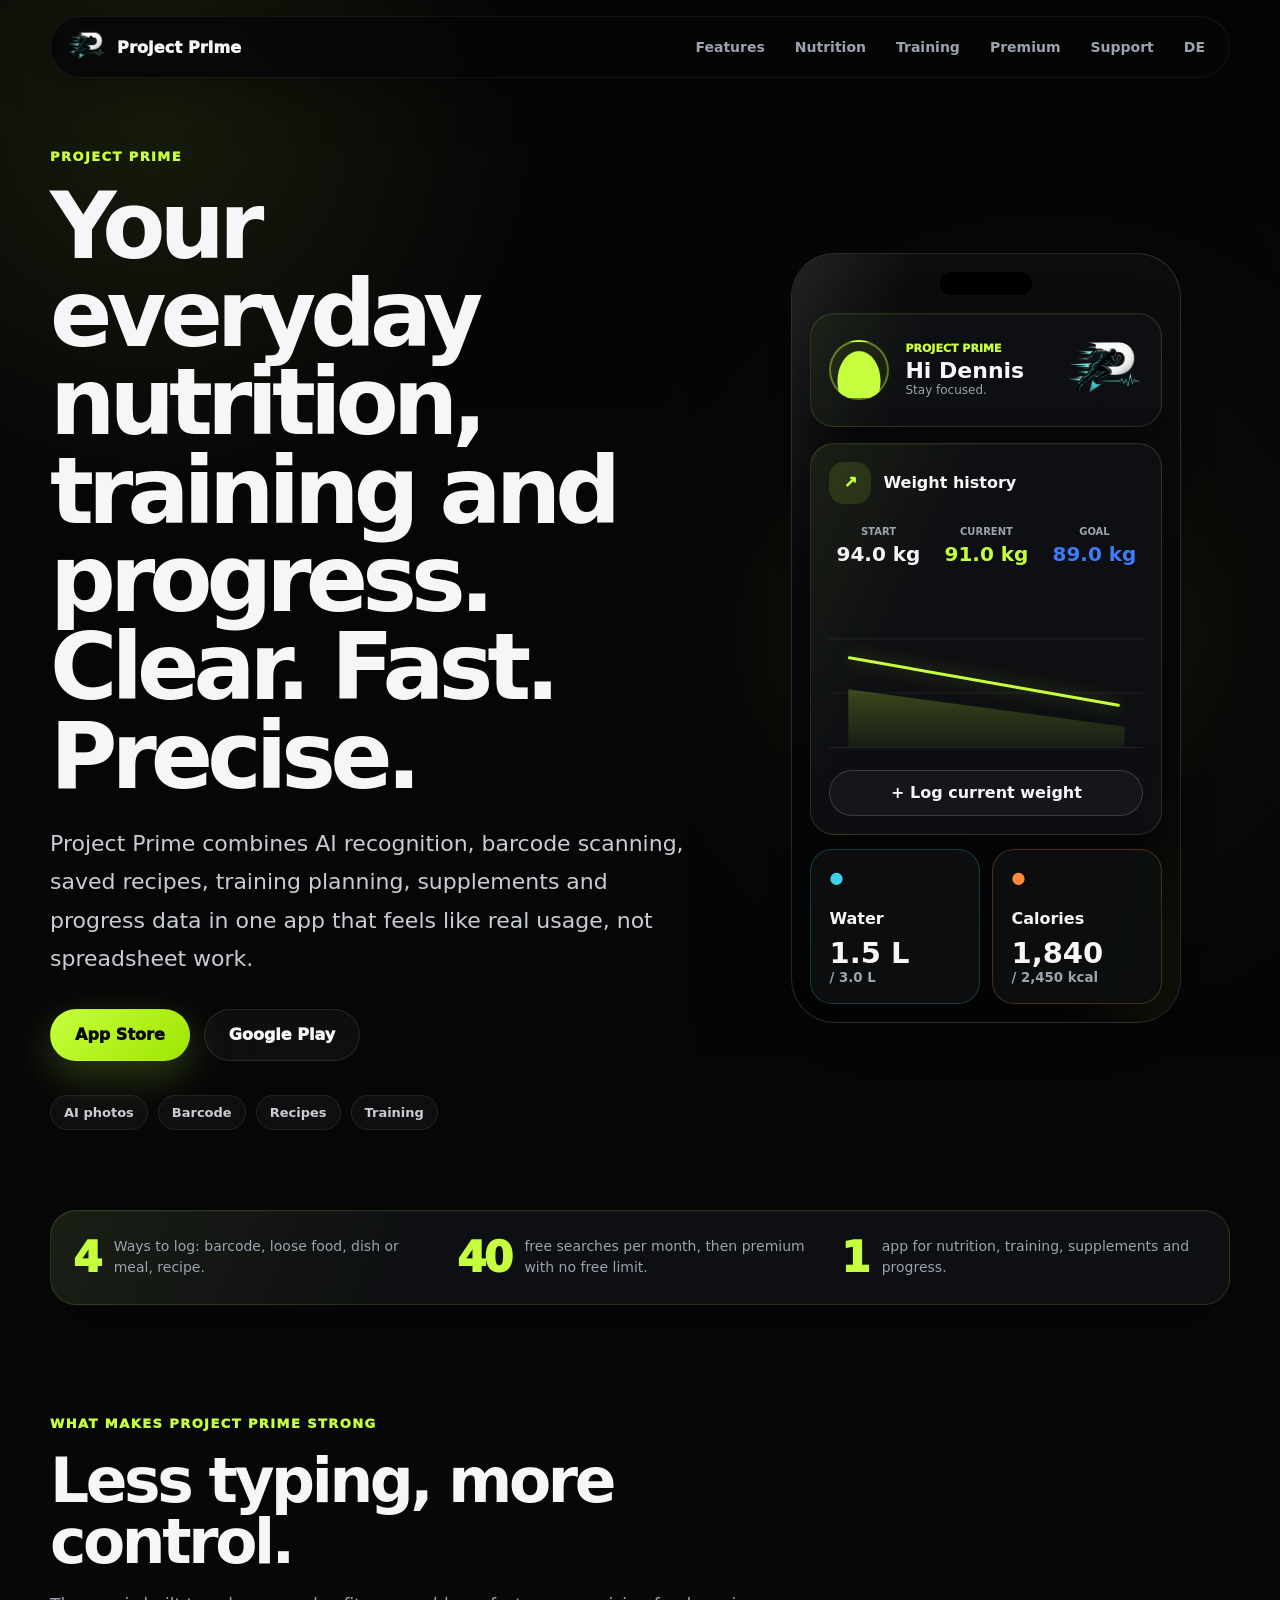
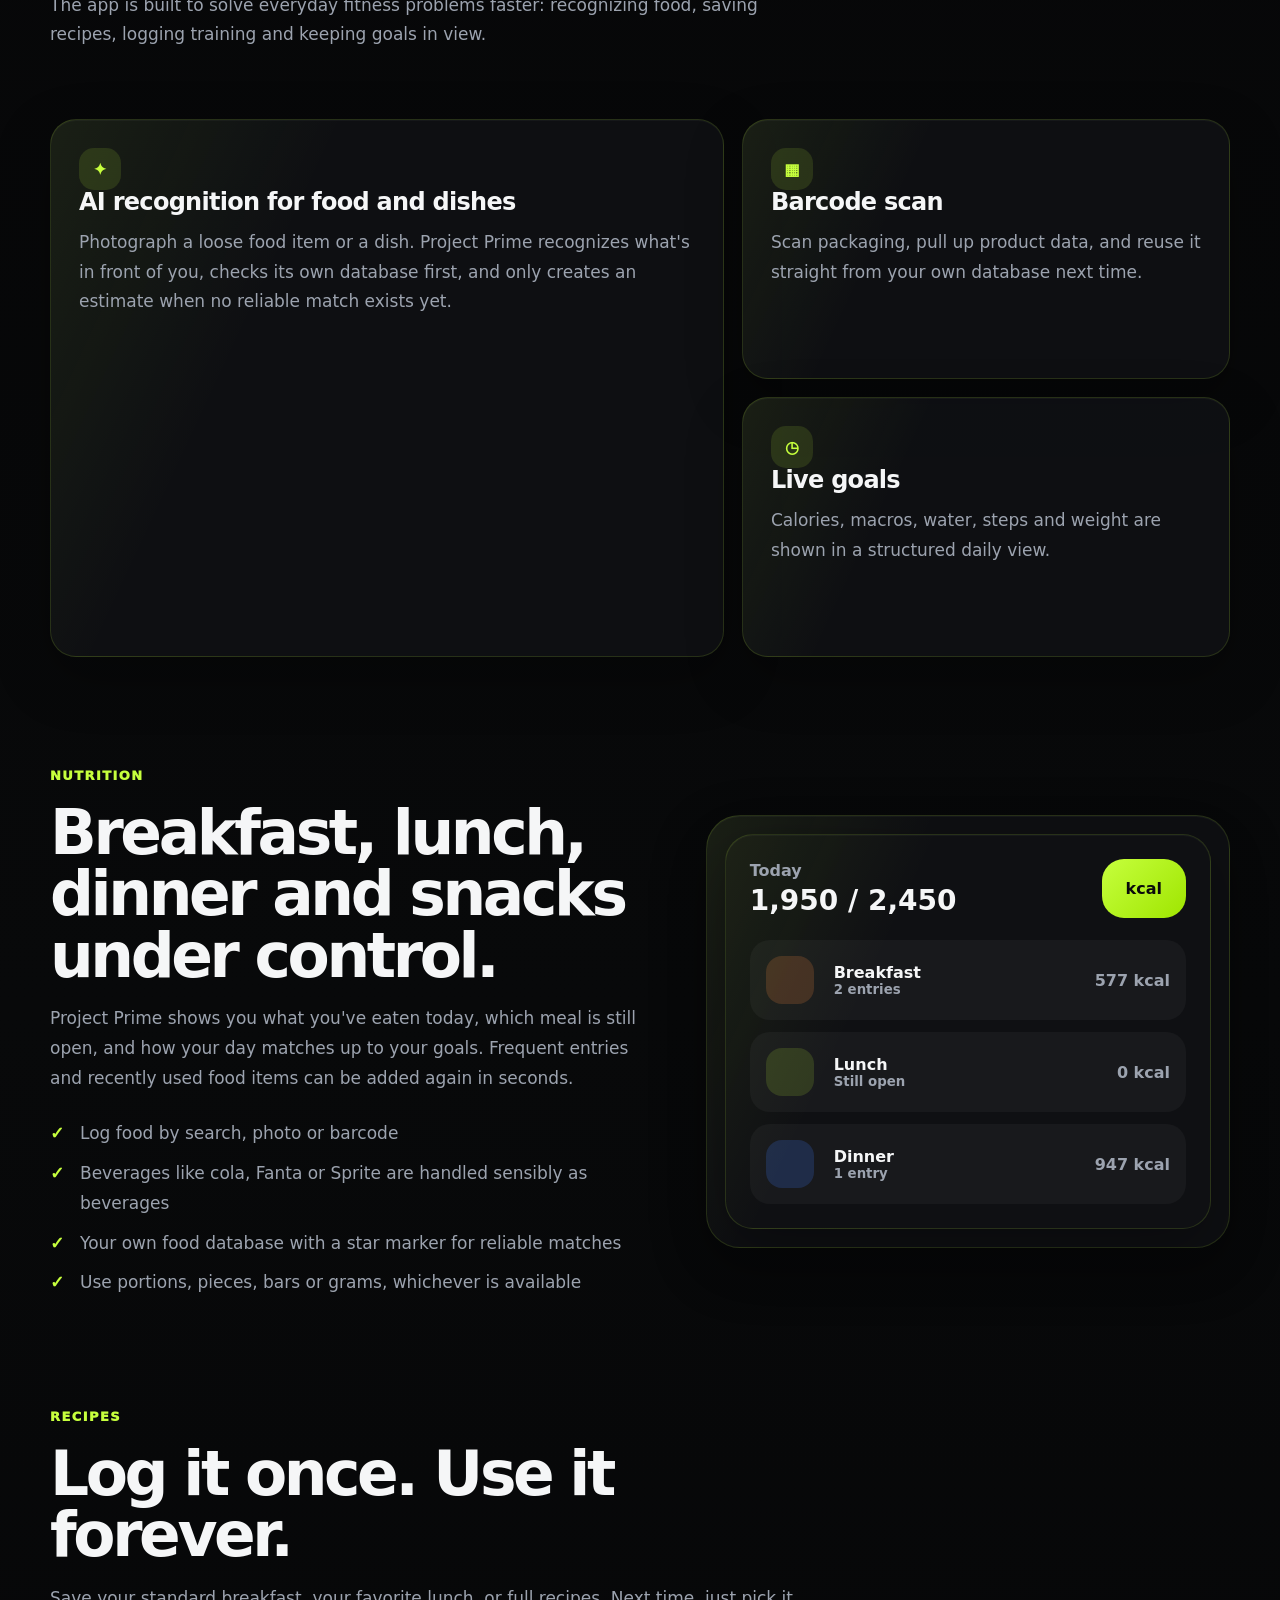
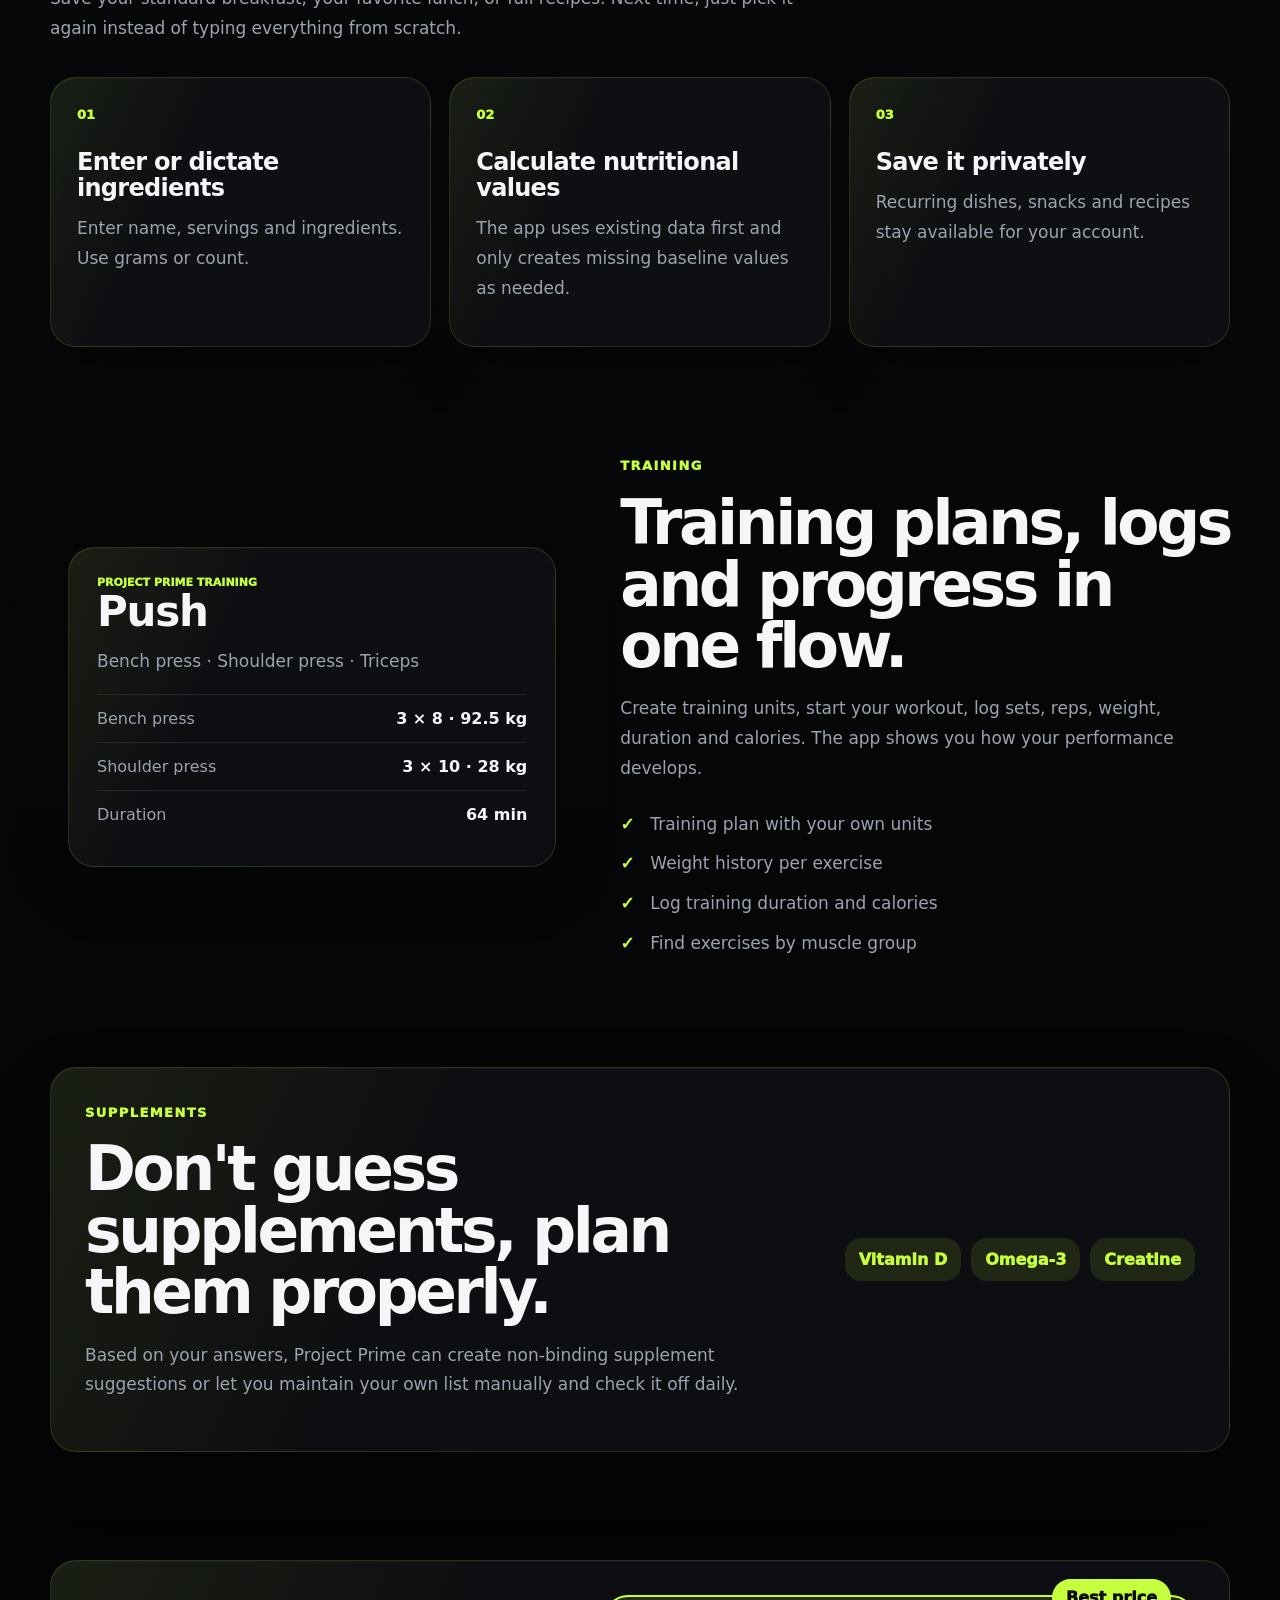
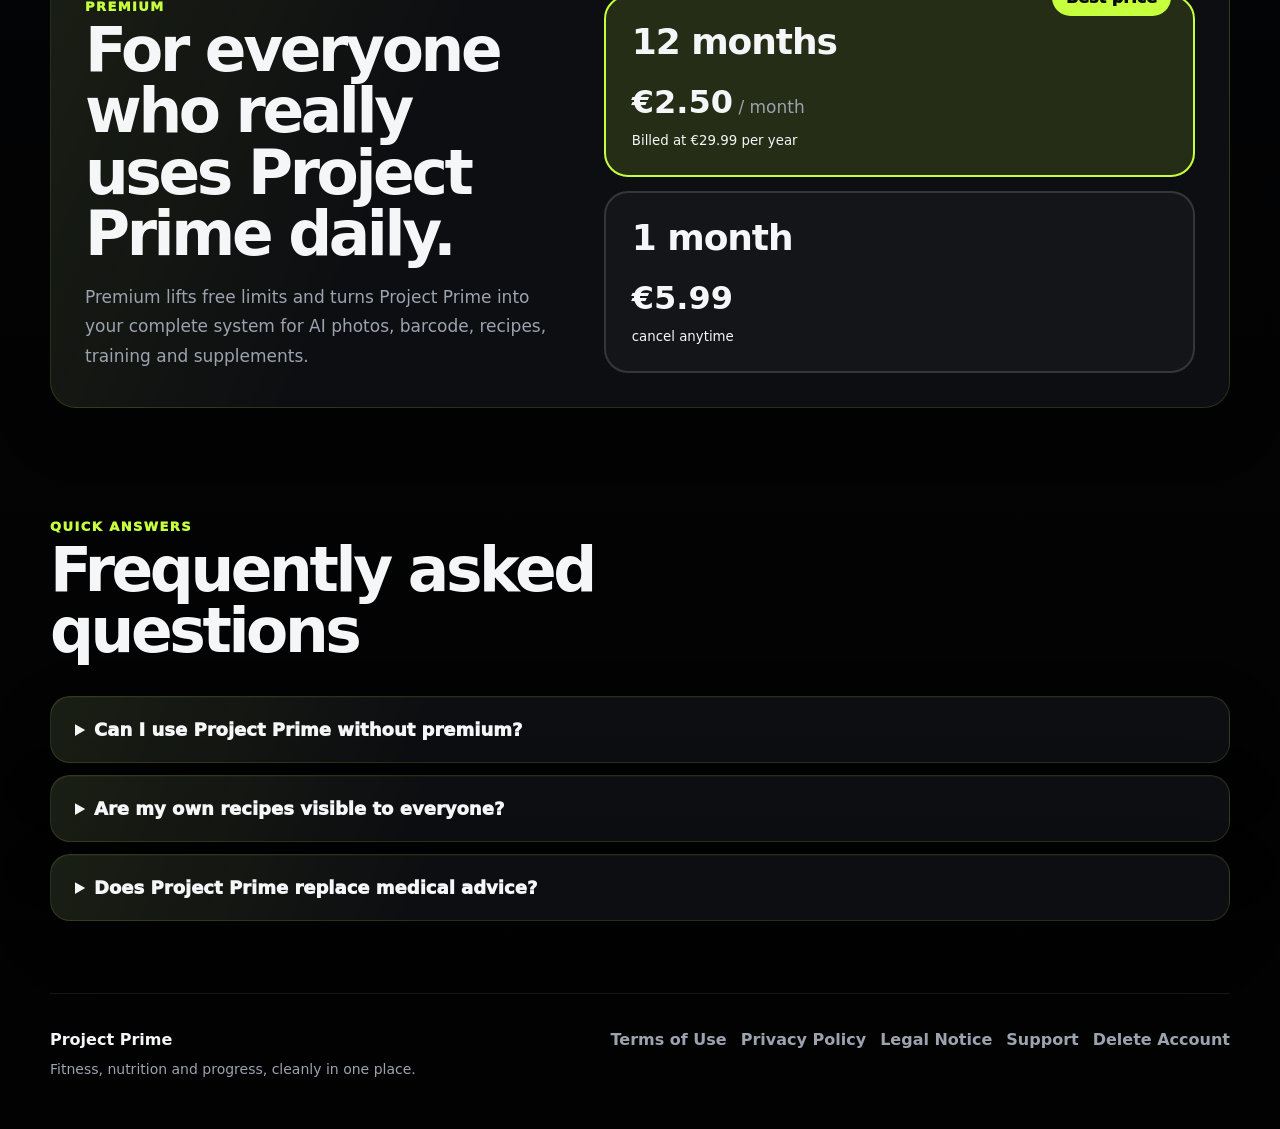
==== index.html @ b5b17c7e "Add English site + language switching - New /en/ folder: full English translation of all 6 pages - D" ====
<!DOCTYPE html>
<html lang="de">
<head>
  <meta charset="UTF-8">
  <script>
  (function () {
    try {
      var MAP = {
        "index.html": "index.html",
        "datenschutz.html": "privacy.html",
        "nutzungsbedingungen.html": "terms.html",
        "impressum.html": "imprint.html",
        "konto-loeschen.html": "delete-account.html",
        "support.html": "support.html"
      };
      var REV = {};
      for (var k in MAP) { REV[MAP[k]] = k; }
      var path = location.pathname;
      var inEn = path.indexOf("/en/") !== -1;
      var file = path.split("/").pop() || "index.html";
      var chosen = null;
      try { chosen = localStorage.getItem("pp_lang"); } catch (e) {}
      var wantEn = chosen ? chosen === "en" : (navigator.language || "de").toLowerCase().indexOf("de") !== 0;
      if (wantEn && !inEn) {
        location.replace("en/" + (MAP[file] || "index.html") + location.search + location.hash);
      } else if (!wantEn && inEn) {
        location.replace("../" + (REV[file] || "index.html") + location.search + location.hash);
      }
    } catch (e) {}
  })();
  </script>
  <meta name="viewport" content="width=device-width, initial-scale=1.0">
  <meta name="description" content="Project Prime ist die moderne Fitness-App für KI-Ernährung, Barcode-Scan, Rezepte, Training, Supplements und Fortschritt.">
  <meta name="theme-color" content="#060607">
  <title>Project Prime | Ernährung, Training und Fortschritt in einer App</title>
  <link rel="alternate" hreflang="de" href="https://REPLACE-WITH-YOUR-DOMAIN/index.html">
  <link rel="alternate" hreflang="en" href="https://REPLACE-WITH-YOUR-DOMAIN/en/index.html">
  <link rel="alternate" hreflang="x-default" href="https://REPLACE-WITH-YOUR-DOMAIN/index.html">
  <link rel="preload" href="assets/project-prime-logo.png" as="image">
  <link rel="preload" href="assets/project-prime-app-icon.png" as="image">
  <link rel="stylesheet" href="styles.css">
</head>
<body>
  <header class="site-header">
    <a class="brand" href="index.html" aria-label="Project Prime Startseite">
      <img src="assets/project-prime-logo.png" alt="" class="brand__mark">
      <span>Project Prime</span>
    </a>
    <nav class="site-nav" aria-label="Hauptnavigation">
      <a href="#features">Features</a>
      <a href="#nutrition">Ernährung</a>
      <a href="#training">Training</a>
      <a href="#premium">Premium</a>
      <a href="support.html">Support</a>
      <a href="en/index.html" onclick="try{localStorage.setItem('pp_lang','en')}catch(e){}">EN</a>
    </nav>
  </header>

  <main>
    <section class="hero section">
      <div class="hero__content">
        <p class="eyebrow">Project Prime</p>
        <h1>Dein Alltag für Ernährung, Training und Fortschritt. Klar. Schnell. Präzise.</h1>
        <p class="hero__text">
          Project Prime verbindet KI-Erkennung, Barcode-Scan, gespeicherte Rezepte,
          Trainingsplanung, Supplements und Fortschrittsdaten in einer App, die sich
          nach echter Nutzung anfühlt, nicht nach Tabellenarbeit.
        </p>
        <div class="hero__actions" id="download">
          <a class="button button--primary" href="https://apps.apple.com/de/search?term=Project%20Prime" aria-label="Project Prime im App Store suchen">App Store</a>
          <a class="button button--ghost" href="https://play.google.com/store/apps/details?id=de.dennisvollmer.projectprime" aria-label="Project Prime bei Google Play öffnen">Google Play</a>
        </div>
        <div class="trust-row" aria-label="Project Prime Vorteile">
          <span>KI-Fotos</span>
          <span>Barcode</span>
          <span>Rezepte</span>
          <span>Training</span>
        </div>
      </div>

      <div class="phone-stage" aria-hidden="true">
        <div class="phone">
          <div class="phone__status"></div>
          <div class="app-card app-card--hero">
            <div class="avatar"></div>
            <div>
              <span class="mini-title">Project Prime</span>
              <strong>Hallo Dennis</strong>
              <p>Bleib fokussiert.</p>
            </div>
            <img src="assets/project-prime-logo.png" alt="" class="phone-logo">
          </div>
          <div class="app-card weight-card">
            <div class="card-title">
              <span class="icon-pill">↗</span>
              <strong>Gewichtsverlauf</strong>
            </div>
            <div class="stats-row">
              <div><span>Start</span><strong>94.0 kg</strong></div>
              <div><span>Aktuell</span><strong>91.0 kg</strong></div>
              <div><span>Ziel</span><strong>89.0 kg</strong></div>
            </div>
            <div class="chart">
              <span class="chart-line"></span>
              <span class="chart-fill"></span>
            </div>
            <button class="mock-button">+ Aktuelles Gewicht eintragen</button>
          </div>
          <div class="quick-grid">
            <div class="mini-card">
              <span class="drop">●</span>
              <strong>Wasser</strong>
              <b>1.5 L</b>
              <small>/ 3.0 L</small>
            </div>
            <div class="mini-card mini-card--orange">
              <span class="drop">●</span>
              <strong>Kalorien</strong>
              <b>1.840</b>
              <small>/ 2.450 kcal</small>
            </div>
          </div>
        </div>
      </div>
    </section>

    <section class="section intro-strip">
      <div>
        <span class="metric">4</span>
        <p>Wege zum Erfassen: Barcode, loses Lebensmittel, Gericht oder Speise, Rezept.</p>
      </div>
      <div>
        <span class="metric">40</span>
        <p>freie Suchanfragen pro Monat, danach Premium ohne Free-Limit.</p>
      </div>
      <div>
        <span class="metric">1</span>
        <p>App für Ernährung, Training, Supplements und Fortschritt.</p>
      </div>
    </section>

    <section class="section feature-grid" id="features">
      <div class="section-heading">
        <p class="eyebrow">Was Project Prime stark macht</p>
        <h2>Weniger Tippen, mehr Kontrolle.</h2>
        <p>
          Die App ist darauf ausgelegt, typische Fitness-Alltagsprobleme schneller zu lösen:
          Lebensmittel erkennen, Rezepte speichern, Training dokumentieren und Ziele im Blick behalten.
        </p>
      </div>

      <article class="feature-card feature-card--large">
        <span class="feature-icon">✦</span>
        <h3>KI-Erkennung für Lebensmittel und Gerichte</h3>
        <p>
          Fotografiere ein loses Lebensmittel oder ein Gericht. Project Prime erkennt,
          was vor dir liegt, nutzt zuerst die eigene Datenbank und erstellt nur dann eine
          Schätzung, wenn noch kein sicherer Treffer vorhanden ist.
        </p>
      </article>
      <article class="feature-card">
        <span class="feature-icon">▦</span>
        <h3>Barcode-Scan</h3>
        <p>
          Verpackungen scannen, Produktdaten abrufen und beim nächsten Mal direkt aus
          der eigenen Datenbank nutzen.
        </p>
      </article>
      <article class="feature-card">
        <span class="feature-icon">◷</span>
        <h3>Live-Ziele</h3>
        <p>
          Kalorien, Makros, Wasser, Schritte und Gewicht werden strukturiert auf Tagesbasis angezeigt.
        </p>
      </article>
    </section>

    <section class="section split" id="nutrition">
      <div>
        <p class="eyebrow">Ernährung</p>
        <h2>Frühstück, Mittagessen, Abendessen und Snacks im Griff.</h2>
        <p>
          Project Prime zeigt dir, was du heute gegessen hast, welche Mahlzeit noch offen ist
          und wie dein Tag zu deinen Zielen passt. Häufige Einträge und zuletzt genutzte
          Lebensmittel lassen sich schnell erneut hinzufügen.
        </p>
        <ul class="check-list">
          <li>Lebensmittel per Suche, Foto oder Barcode erfassen</li>
          <li>Getränke wie Cola, Fanta oder Sprite sinnvoll als Getränke behandeln</li>
          <li>Eigene Lebensmittel-Datenbank mit Stern-Markierung für sichere Treffer</li>
          <li>Portionen, Stück, Riegel oder Gramm nutzen, wenn vorhanden</li>
        </ul>
      </div>
      <div class="visual-card">
        <div class="nutrition-panel">
          <div class="panel-head">
            <div>
              <span>Heute</span>
              <strong>1.950 / 2.450</strong>
            </div>
            <b>kcal</b>
          </div>
          <div class="meal-row">
            <span class="meal-icon meal-icon--sun"></span>
            <div><strong>Frühstück</strong><small>2 Einträge</small></div>
            <em>577 kcal</em>
          </div>
          <div class="meal-row">
            <span class="meal-icon meal-icon--fork"></span>
            <div><strong>Mittagessen</strong><small>Noch offen</small></div>
            <em>0 kcal</em>
          </div>
          <div class="meal-row">
            <span class="meal-icon meal-icon--moon"></span>
            <div><strong>Abendessen</strong><small>1 Eintrag</small></div>
            <em>947 kcal</em>
          </div>
        </div>
      </div>
    </section>

    <section class="section recipe-section">
      <div class="section-heading">
        <p class="eyebrow">Rezepte</p>
        <h2>Einmal erfassen. Immer wieder nutzen.</h2>
        <p>
          Speichere dein Standard-Frühstück, dein Lieblingsmittagessen oder komplette Rezepte.
          Beim nächsten Mal wählst du es einfach erneut aus, statt alles neu einzugeben.
        </p>
      </div>
      <div class="recipe-grid">
        <article>
          <span>01</span>
          <h3>Zutaten eingeben oder einsprechen</h3>
          <p>Name, Portionen und Zutaten erfassen. Gramm oder Anzahl nutzen.</p>
        </article>
        <article>
          <span>02</span>
          <h3>Nährwerte berechnen</h3>
          <p>Die App nimmt zuerst vorhandene Daten und erstellt nur fehlende Basiswerte neu.</p>
        </article>
        <article>
          <span>03</span>
          <h3>Privat speichern</h3>
          <p>Wiederkehrende Gerichte, Snacks und Rezepte bleiben für deinen Account abrufbar.</p>
        </article>
      </div>
    </section>

    <section class="section split split--reverse" id="training">
      <div class="training-visual">
        <div class="training-card">
          <span class="mini-title">Project Prime Training</span>
          <h3>Push</h3>
          <p>Bankdrücken · Schulterdrücken · Trizeps</p>
          <div class="set-row"><span>Bankdrücken</span><strong>3 × 8 · 92.5 kg</strong></div>
          <div class="set-row"><span>Schulterdrücken</span><strong>3 × 10 · 28 kg</strong></div>
          <div class="set-row"><span>Dauer</span><strong>64 min</strong></div>
        </div>
      </div>
      <div>
        <p class="eyebrow">Training</p>
        <h2>Trainingspläne, Logs und Fortschritt in einem Flow.</h2>
        <p>
          Lege Trainingseinheiten an, starte dein Workout, dokumentiere Sätze,
          Wiederholungen, Gewicht, Dauer und Kalorien. Die App zeigt dir, wie sich
          deine Leistung entwickelt.
        </p>
        <ul class="check-list">
          <li>Trainingsplan mit eigenen Einheiten</li>
          <li>Gewichtsverlauf pro Übung</li>
          <li>Trainingsdauer und Kalorien dokumentieren</li>
          <li>Übungen nach Muskelgruppe finden</li>
        </ul>
      </div>
    </section>

    <section class="section supplement-band">
      <div>
        <p class="eyebrow">Supplements</p>
        <h2>Supplemente nicht raten, sondern strukturiert planen.</h2>
        <p>
          Project Prime kann auf Basis deiner Angaben unverbindliche Supplement-Vorschläge
          erstellen oder dir erlauben, deine eigene Liste manuell zu pflegen und täglich abzuhaken.
        </p>
      </div>
      <div class="supplement-list" aria-label="Beispiel Supplement-Liste">
        <span>Vitamin D</span>
        <span>Omega-3</span>
        <span>Kreatin</span>
      </div>
    </section>

    <section class="section premium" id="premium">
      <div class="premium__copy">
        <p class="eyebrow">Premium</p>
        <h2>Für alle, die Project Prime wirklich täglich nutzen.</h2>
        <p>
          Premium hebt Free-Limits auf und macht Project Prime zu deinem vollständigen
          System für KI-Fotos, Barcode, Rezepte, Training und Supplements.
        </p>
      </div>
      <div class="pricing">
        <article class="price-card price-card--highlight">
          <span class="badge">Bester Preis</span>
          <h3>12 Monate</h3>
          <p><strong>2,50 €</strong> / Monat</p>
          <small>29,99 € pro Jahr abgerechnet</small>
        </article>
        <article class="price-card">
          <h3>1 Monat</h3>
          <p><strong>5,99 €</strong></p>
          <small>monatlich kündbar</small>
        </article>
      </div>
    </section>

    <section class="section faq">
      <div class="section-heading">
        <p class="eyebrow">Kurz erklärt</p>
        <h2>Häufige Fragen</h2>
      </div>
      <details>
        <summary>Kann ich Project Prime ohne Premium nutzen?</summary>
        <p>Ja. Die App kann kostenlos genutzt werden, bestimmte Funktionen können durch Free-Limits begrenzt sein.</p>
      </details>
      <details>
        <summary>Werden meine eigenen Rezepte für alle sichtbar?</summary>
        <p>Nein. Private Rezepte und gespeicherte Speisen bleiben deinem Account zugeordnet, außer du reichst ein Rezept bewusst zur Community-Prüfung ein.</p>
      </details>
      <details>
        <summary>Ersetzt Project Prime medizinische Beratung?</summary>
        <p>Nein. Die App dient der Dokumentation, Motivation und Orientierung. Medizinische Fragen gehören zu Ärztinnen, Ärzten oder entsprechend qualifizierten Fachpersonen.</p>
      </details>
    </section>
  </main>

  <footer class="site-footer">
    <div>
      <strong>Project Prime</strong>
      <p>Fitness, Ernährung und Fortschritt, sauber an einem Ort.</p>
    </div>
    <nav aria-label="Rechtliches">
      <a href="nutzungsbedingungen.html">Nutzungsbedingungen</a>
      <a href="datenschutz.html">Datenschutz</a>
      <a href="impressum.html">Impressum</a>
      <a href="support.html">Support</a>
      <a href="konto-loeschen.html">Konto löschen</a>
    </nav>
  </footer>
</body>
</html>
---- styles.css ----
:root {
  --bg: #060607;
  --bg-soft: #0a0a0b;
  --card: #101114;
  --card-2: #16171b;
  --text: #f5f6f7;
  --muted: #9ca3af;
  --soft: #c9cdd3;
  --accent: #c6ff3d;
  --accent-2: #9fe500;
  --accent-ink: #0a0a0b;
  --blue: #3e7bfa;
  --cyan: #3ecfeb;
  --orange: #ff8a3d;
  --border: rgba(255, 255, 255, 0.09);
  --border-strong: rgba(198, 255, 61, 0.4);
  --shadow: 0 28px 90px rgba(0, 0, 0, 0.5);
  --radius: 26px;
  color-scheme: dark;
}

* {
  box-sizing: border-box;
}

html {
  scroll-behavior: smooth;
}

body {
  margin: 0;
  font-family: Inter, ui-sans-serif, system-ui, -apple-system, BlinkMacSystemFont, "Segoe UI", sans-serif;
  background:
    radial-gradient(circle at 12% 2%, rgba(198, 255, 61, 0.09), transparent 24rem),
    radial-gradient(circle at 82% 10%, rgba(198, 255, 61, 0.04), transparent 28rem),
    linear-gradient(180deg, #050506 0%, #08090a 44%, #020203 100%);
  color: var(--text);
}

body::before {
  content: "";
  position: fixed;
  inset: 0;
  pointer-events: none;
  background-image:
    linear-gradient(rgba(255, 255, 255, 0.03) 1px, transparent 1px),
    linear-gradient(90deg, rgba(255, 255, 255, 0.025) 1px, transparent 1px);
  background-size: 52px 52px;
  mask-image: linear-gradient(to bottom, rgba(0, 0, 0, 0.65), transparent 72%);
  opacity: 0.22;
}

a {
  color: inherit;
  text-decoration: none;
}

img {
  display: block;
  max-width: 100%;
}

.site-header {
  position: sticky;
  top: 0;
  z-index: 20;
  display: flex;
  align-items: center;
  justify-content: space-between;
  gap: 24px;
  width: min(1180px, calc(100% - 40px));
  margin: 16px auto 0;
  padding: 10px 12px 10px 16px;
  border: 1px solid rgba(255, 255, 255, 0.06);
  border-radius: 999px;
  background: rgba(6, 6, 7, 0.78);
  box-shadow: 0 16px 50px rgba(0, 0, 0, 0.3);
  backdrop-filter: blur(18px);
}

.brand {
  display: inline-flex;
  align-items: center;
  gap: 10px;
  font-weight: 950;
  letter-spacing: 0.01em;
}

.brand__mark {
  width: 40px;
  height: 40px;
  object-fit: contain;
}

.site-nav {
  display: flex;
  align-items: center;
  gap: 6px;
  color: var(--muted);
  font-size: 14px;
  font-weight: 800;
}

.site-nav a {
  padding: 10px 12px;
  border-radius: 999px;
  transition: color 0.16s ease, background 0.16s ease;
}

.site-nav a:hover {
  color: var(--accent);
  background: rgba(198, 255, 61, 0.08);
}

.section {
  width: min(1180px, calc(100% - 40px));
  margin: 0 auto;
}

.hero {
  display: grid;
  grid-template-columns: minmax(0, 1.02fr) minmax(350px, 0.78fr);
  align-items: center;
  gap: 56px;
  min-height: calc(100vh - 92px);
  padding: 68px 0 80px;
}

.eyebrow {
  margin: 0 0 14px;
  color: var(--accent);
  font-size: 13px;
  font-weight: 950;
  letter-spacing: 0.11em;
  text-transform: uppercase;
}

h1,
h2,
h3,
p {
  margin-top: 0;
}

h1 {
  max-width: 820px;
  margin-bottom: 24px;
  font-size: clamp(44px, 7.2vw, 92px);
  line-height: 0.96;
  letter-spacing: -0.065em;
}

h2 {
  margin-bottom: 18px;
  font-size: clamp(34px, 4.8vw, 62px);
  line-height: 1;
  letter-spacing: -0.055em;
}

h3 {
  margin-bottom: 12px;
  font-size: 24px;
  line-height: 1.08;
  letter-spacing: -0.03em;
}

p,
li {
  color: var(--muted);
  font-size: 17px;
  line-height: 1.75;
}

.hero__text {
  max-width: 680px;
  color: var(--soft);
  font-size: clamp(18px, 2vw, 22px);
}

.hero__actions {
  display: flex;
  flex-wrap: wrap;
  gap: 14px;
  margin-top: 30px;
}

.button {
  display: inline-flex;
  align-items: center;
  justify-content: center;
  min-height: 52px;
  padding: 0 24px;
  border: 1px solid rgba(255, 255, 255, 0.1);
  border-radius: 999px;
  font-weight: 950;
  transition: transform 0.18s ease, border-color 0.18s ease, background 0.18s ease, box-shadow 0.18s ease;
}

.button:hover {
  transform: translateY(-2px);
}

.button--primary {
  border-color: transparent;
  background: linear-gradient(135deg, var(--accent), var(--accent-2));
  color: var(--accent-ink);
  box-shadow: 0 14px 42px rgba(198, 255, 61, 0.22);
}

.button--primary:hover {
  box-shadow: 0 18px 52px rgba(198, 255, 61, 0.32);
}

.button--ghost {
  background: rgba(255, 255, 255, 0.035);
  color: var(--text);
}

.button--ghost:hover {
  border-color: rgba(255, 255, 255, 0.22);
  background: rgba(255, 255, 255, 0.06);
}

.trust-row {
  display: flex;
  flex-wrap: wrap;
  gap: 10px;
  margin-top: 34px;
}

.trust-row span {
  padding: 9px 13px;
  border: 1px solid rgba(255, 255, 255, 0.08);
  border-radius: 999px;
  background: rgba(255, 255, 255, 0.035);
  color: var(--soft);
  font-size: 13px;
  font-weight: 850;
}

.phone-stage {
  position: relative;
  display: grid;
  place-items: center;
}

.phone-stage::before {
  content: "";
  position: absolute;
  width: 540px;
  height: 540px;
  border-radius: 50%;
  background: radial-gradient(circle, rgba(198, 255, 61, 0.14), transparent 68%);
  filter: blur(12px);
}

.phone {
  position: relative;
  width: min(390px, 100%);
  min-height: 730px;
  padding: 18px;
  border: 1px solid rgba(255, 255, 255, 0.14);
  border-radius: 44px;
  background: linear-gradient(180deg, #0c0d0f, #030304);
  box-shadow: var(--shadow);
  overflow: hidden;
}

.phone::after {
  content: "";
  position: absolute;
  inset: 0;
  border-radius: inherit;
  pointer-events: none;
  background: linear-gradient(110deg, rgba(255, 255, 255, 0.09), transparent 19%, transparent 82%, rgba(198, 255, 61, 0.06));
}

.phone__status {
  width: 92px;
  height: 23px;
  margin: 0 auto 18px;
  border-radius: 999px;
  background: #000;
}

.app-card,
.feature-card,
.visual-card,
.recipe-grid article,
.training-card,
.supplement-band,
.premium,
.faq details,
.intro-strip,
.nutrition-panel {
  border: 1px solid rgba(198, 255, 61, 0.14);
  background:
    linear-gradient(115deg, rgba(198, 255, 61, 0.07), transparent 32%),
    rgba(16, 17, 20, 0.86);
  box-shadow: inset 0 1px 0 rgba(255, 255, 255, 0.035), 0 20px 55px rgba(0, 0, 0, 0.3);
}

.app-card {
  position: relative;
  z-index: 1;
  border-radius: 24px;
  padding: 18px;
}

.app-card--hero {
  display: grid;
  grid-template-columns: 62px 1fr 76px;
  gap: 14px;
  align-items: center;
}

.avatar {
  width: 60px;
  height: 60px;
  border: 2px solid rgba(198, 255, 61, 0.4);
  border-radius: 50%;
  background:
    radial-gradient(circle at 50% 36%, var(--accent) 0 10px, transparent 11px),
    radial-gradient(ellipse at 50% 70%, var(--accent) 0 21px, transparent 22px),
    rgba(198, 255, 61, 0.06);
}

.mini-title {
  display: block;
  color: var(--accent);
  font-size: 11px;
  font-weight: 950;
  text-transform: uppercase;
}

.app-card--hero strong {
  display: block;
  margin-top: 3px;
  font-size: 22px;
}

.app-card--hero p {
  margin-bottom: 0;
  font-size: 12px;
  line-height: 1.25;
}

.phone-logo {
  width: 76px;
  height: 76px;
  object-fit: contain;
}

.weight-card {
  margin-top: 16px;
}

.card-title {
  display: flex;
  align-items: center;
  gap: 12px;
  margin-bottom: 22px;
}

.icon-pill,
.feature-icon {
  display: inline-grid;
  place-items: center;
  width: 42px;
  height: 42px;
  border-radius: 15px;
  background: rgba(198, 255, 61, 0.12);
  color: var(--accent);
  font-weight: 950;
}

.stats-row {
  display: grid;
  grid-template-columns: repeat(3, 1fr);
  gap: 10px;
  text-align: center;
}

.stats-row span {
  display: block;
  color: var(--muted);
  font-size: 10px;
  font-weight: 900;
  text-transform: uppercase;
}

.stats-row strong {
  display: block;
  margin-top: 5px;
  font-size: 20px;
}

.stats-row div:nth-child(2) strong {
  color: var(--accent);
}

.stats-row div:nth-child(3) strong {
  color: var(--blue);
}

.chart {
  position: relative;
  height: 160px;
  margin: 22px 0;
  border-bottom: 1px solid rgba(255, 255, 255, 0.08);
  background: linear-gradient(to bottom, transparent 31%, rgba(255, 255, 255, 0.05) 32%, transparent 33%, transparent 65%, rgba(255, 255, 255, 0.045) 66%, transparent 67%);
  overflow: hidden;
}

.chart-line {
  position: absolute;
  left: 6%;
  right: 6%;
  top: 43%;
  height: 3px;
  border-radius: 999px;
  background: var(--accent);
  transform: rotate(10deg);
  transform-origin: left center;
  box-shadow: 0 0 18px rgba(198, 255, 61, 0.4);
}

.chart-fill {
  position: absolute;
  left: 6%;
  right: 6%;
  bottom: 0;
  height: 72px;
  background: linear-gradient(to bottom, rgba(198, 255, 61, 0.28), rgba(198, 255, 61, 0.06));
  clip-path: polygon(0 20%, 48% 45%, 100% 72%, 100% 100%, 0 100%);
}

.mock-button {
  width: 100%;
  min-height: 46px;
  border: 1px solid rgba(255, 255, 255, 0.16);
  border-radius: 999px;
  background: rgba(255, 255, 255, 0.035);
  color: var(--text);
  font: inherit;
  font-weight: 900;
}

.quick-grid {
  position: relative;
  z-index: 1;
  display: grid;
  grid-template-columns: 1fr 1fr;
  gap: 12px;
  margin-top: 14px;
}

.mini-card {
  min-height: 152px;
  padding: 18px;
  border: 1px solid rgba(62, 207, 235, 0.24);
  border-radius: 22px;
  background: rgba(13, 15, 17, 0.88);
}

.mini-card--orange {
  border-color: rgba(255, 138, 61, 0.26);
}

.mini-card strong,
.mini-card b,
.mini-card small {
  display: block;
}

.mini-card strong {
  margin-top: 22px;
}

.mini-card b {
  margin-top: 8px;
  font-size: 29px;
}

.mini-card small {
  color: var(--muted);
  font-weight: 800;
}

.drop {
  color: var(--cyan);
}

.mini-card--orange .drop {
  color: var(--orange);
}

.intro-strip {
  display: grid;
  grid-template-columns: repeat(3, 1fr);
  gap: 18px;
  margin-bottom: 108px;
  padding: 22px;
  border-radius: var(--radius);
}

.intro-strip > div {
  display: grid;
  grid-template-columns: auto 1fr;
  gap: 14px;
  align-items: center;
}

.intro-strip p {
  margin: 0;
  font-size: 14px;
  line-height: 1.5;
}

.metric {
  color: var(--accent);
  font-size: 42px;
  font-weight: 950;
  letter-spacing: -0.06em;
}

.section-heading {
  max-width: 760px;
  margin-bottom: 34px;
}

.feature-grid {
  display: grid;
  grid-template-columns: 1.16fr 0.84fr;
  gap: 18px;
  margin-bottom: 108px;
}

.feature-grid .section-heading {
  grid-column: 1 / -1;
}

.feature-card {
  min-height: 260px;
  padding: 28px;
  border-radius: var(--radius);
  transition: transform 0.2s ease, border-color 0.2s ease;
}

.feature-card:hover {
  transform: translateY(-3px);
  border-color: rgba(198, 255, 61, 0.28);
}

.feature-card--large {
  grid-row: span 2;
  min-height: 360px;
}

.feature-card p {
  margin-bottom: 0;
}

.split {
  display: grid;
  grid-template-columns: minmax(0, 1fr) minmax(340px, 0.86fr);
  gap: 46px;
  align-items: center;
  margin-bottom: 108px;
}

.split--reverse {
  grid-template-columns: minmax(340px, 0.86fr) minmax(0, 1fr);
}

.check-list {
  display: grid;
  gap: 10px;
  padding: 0;
  margin: 26px 0 0;
  list-style: none;
}

.check-list li {
  position: relative;
  padding-left: 30px;
}

.check-list li::before {
  content: "✓";
  position: absolute;
  left: 0;
  top: 0;
  color: var(--accent);
  font-weight: 950;
}

.visual-card,
.training-visual {
  padding: 18px;
  border-radius: 34px;
}

.nutrition-panel {
  padding: 24px;
  border-radius: 28px;
}

.panel-head {
  display: flex;
  align-items: center;
  justify-content: space-between;
  margin-bottom: 22px;
}

.panel-head span {
  display: block;
  color: var(--muted);
  font-weight: 850;
}

.panel-head strong {
  display: block;
  margin-top: 4px;
  font-size: 28px;
}

.panel-head b {
  padding: 20px 24px;
  border-radius: 22px;
  background: linear-gradient(135deg, var(--accent), var(--accent-2));
  color: var(--accent-ink);
}

.meal-row {
  display: grid;
  grid-template-columns: 54px 1fr auto;
  gap: 14px;
  align-items: center;
  padding: 16px;
  border-radius: 20px;
  background: rgba(255, 255, 255, 0.04);
}

.meal-row + .meal-row {
  margin-top: 12px;
}

.meal-row small,
.meal-row em {
  color: var(--muted);
  font-style: normal;
  font-weight: 850;
}

.meal-row strong,
.meal-row small {
  display: block;
}

.meal-icon {
  width: 48px;
  height: 48px;
  border-radius: 16px;
  background: rgba(198, 255, 61, 0.14);
}

.meal-icon--sun {
  background: rgba(255, 138, 61, 0.18);
}

.meal-icon--moon {
  background: rgba(62, 123, 250, 0.2);
}

.recipe-section {
  margin-bottom: 108px;
}

.recipe-grid {
  display: grid;
  grid-template-columns: repeat(3, 1fr);
  gap: 18px;
}

.recipe-grid article {
  padding: 26px;
  border-radius: var(--radius);
  transition: transform 0.2s ease, border-color 0.2s ease;
}

.recipe-grid article:hover {
  transform: translateY(-3px);
  border-color: rgba(198, 255, 61, 0.28);
}

.recipe-grid span {
  display: inline-block;
  margin-bottom: 28px;
  color: var(--accent);
  font-size: 13px;
  font-weight: 950;
}

.training-card {
  padding: 28px;
  border-radius: var(--radius);
}

.training-card h3 {
  font-size: 42px;
}

.set-row {
  display: flex;
  justify-content: space-between;
  gap: 18px;
  padding: 14px 0;
  border-top: 1px solid rgba(255, 255, 255, 0.08);
  color: var(--muted);
}

.set-row strong {
  color: var(--text);
}

.supplement-band {
  display: grid;
  grid-template-columns: 1fr auto;
  gap: 32px;
  align-items: center;
  margin-bottom: 108px;
  padding: 34px;
  border-radius: var(--radius);
}

.supplement-list {
  display: flex;
  flex-wrap: wrap;
  gap: 10px;
}

.supplement-list span {
  padding: 12px 14px;
  border-radius: 16px;
  background: rgba(198, 255, 61, 0.1);
  color: var(--accent);
  font-weight: 950;
}

.premium {
  display: grid;
  grid-template-columns: minmax(0, 0.82fr) minmax(340px, 1fr);
  gap: 34px;
  align-items: center;
  margin-bottom: 108px;
  padding: 34px;
  border-radius: var(--radius);
}

.premium__copy p {
  margin-bottom: 0;
}

.pricing {
  display: grid;
  gap: 14px;
}

.price-card {
  position: relative;
  padding: 26px;
  border: 2px solid rgba(255, 255, 255, 0.14);
  border-radius: 24px;
  background: rgba(255, 255, 255, 0.03);
  transition: transform 0.2s ease;
}

.price-card--highlight {
  border-color: var(--accent);
  background: rgba(198, 255, 61, 0.13);
}

.price-card--highlight:hover {
  transform: translateY(-2px);
}

.price-card h3 {
  font-size: 36px;
}

.price-card p {
  margin-bottom: 0;
}

.price-card strong {
  color: var(--text);
  font-size: 32px;
}

.price-card s {
  color: rgba(255, 255, 255, 0.5);
  font-size: 24px;
  font-weight: 850;
}

.badge {
  position: absolute;
  right: 22px;
  top: -18px;
  padding: 9px 14px;
  border-radius: 999px;
  background: var(--accent);
  color: var(--accent-ink);
  font-weight: 950;
}

.faq {
  margin-bottom: 72px;
}

.faq details {
  padding: 22px 24px;
  border-radius: 20px;
}

.faq details + details {
  margin-top: 12px;
}

.faq summary {
  cursor: pointer;
  font-weight: 950;
  font-size: 18px;
}

.faq p {
  margin: 12px 0 0;
}

.site-footer {
  display: flex;
  justify-content: space-between;
  gap: 24px;
  width: min(1180px, calc(100% - 40px));
  margin: 0 auto;
  padding: 36px 0 48px;
  border-top: 1px solid rgba(255, 255, 255, 0.08);
}

.site-footer p {
  margin: 8px 0 0;
  font-size: 14px;
}

.site-footer nav {
  display: flex;
  flex-wrap: wrap;
  justify-content: flex-end;
  gap: 14px;
  color: var(--muted);
  font-weight: 800;
}

.site-footer a:hover {
  color: var(--accent);
}

@media (max-width: 980px) {
  .site-header {
    align-items: flex-start;
    border-radius: 28px;
  }

  .site-nav {
    flex-wrap: wrap;
    justify-content: flex-end;
  }

  .hero,
  .split,
  .split--reverse,
  .premium {
    grid-template-columns: 1fr;
  }

  .hero {
    min-height: 0;
    padding-top: 56px;
  }

  .phone {
    width: min(390px, 100%);
  }

  .feature-grid,
  .recipe-grid,
  .intro-strip,
  .supplement-band {
    grid-template-columns: 1fr;
  }
}

@media (max-width: 680px) {
  .site-header,
  .section,
  .site-footer {
    width: min(100% - 28px, 1180px);
  }

  .site-header {
    position: static;
    display: block;
    padding: 12px;
  }

  .site-nav {
    justify-content: flex-start;
    margin-top: 10px;
  }

  .site-nav a {
    padding: 8px 9px;
    font-size: 13px;
  }

  .hero {
    padding: 44px 0 70px;
  }

  h1 {
    font-size: 46px;
  }

  h2 {
    font-size: 38px;
  }

  p,
  li {
    font-size: 16px;
  }

  .phone {
    min-height: 650px;
    border-radius: 34px;
  }

  .app-card--hero {
    grid-template-columns: 54px 1fr 58px;
  }

  .avatar {
    width: 52px;
    height: 52px;
  }

  .phone-logo {
    width: 58px;
    height: 58px;
  }

  .stats-row strong {
    font-size: 17px;
  }

  .quick-grid {
    grid-template-columns: 1fr;
  }

  .panel-head,
  .set-row,
  .site-footer {
    display: block;
  }

  .panel-head b {
    display: inline-block;
    margin-top: 12px;
  }

  .meal-row {
    grid-template-columns: 48px 1fr;
  }

  .meal-row em {
    grid-column: 2;
  }

  .badge {
    position: static;
    display: inline-block;
    margin-bottom: 16px;
  }

  .price-card h3 {
    font-size: 30px;
  }

  .site-footer nav {
    justify-content: flex-start;
    margin-top: 18px;
  }
}
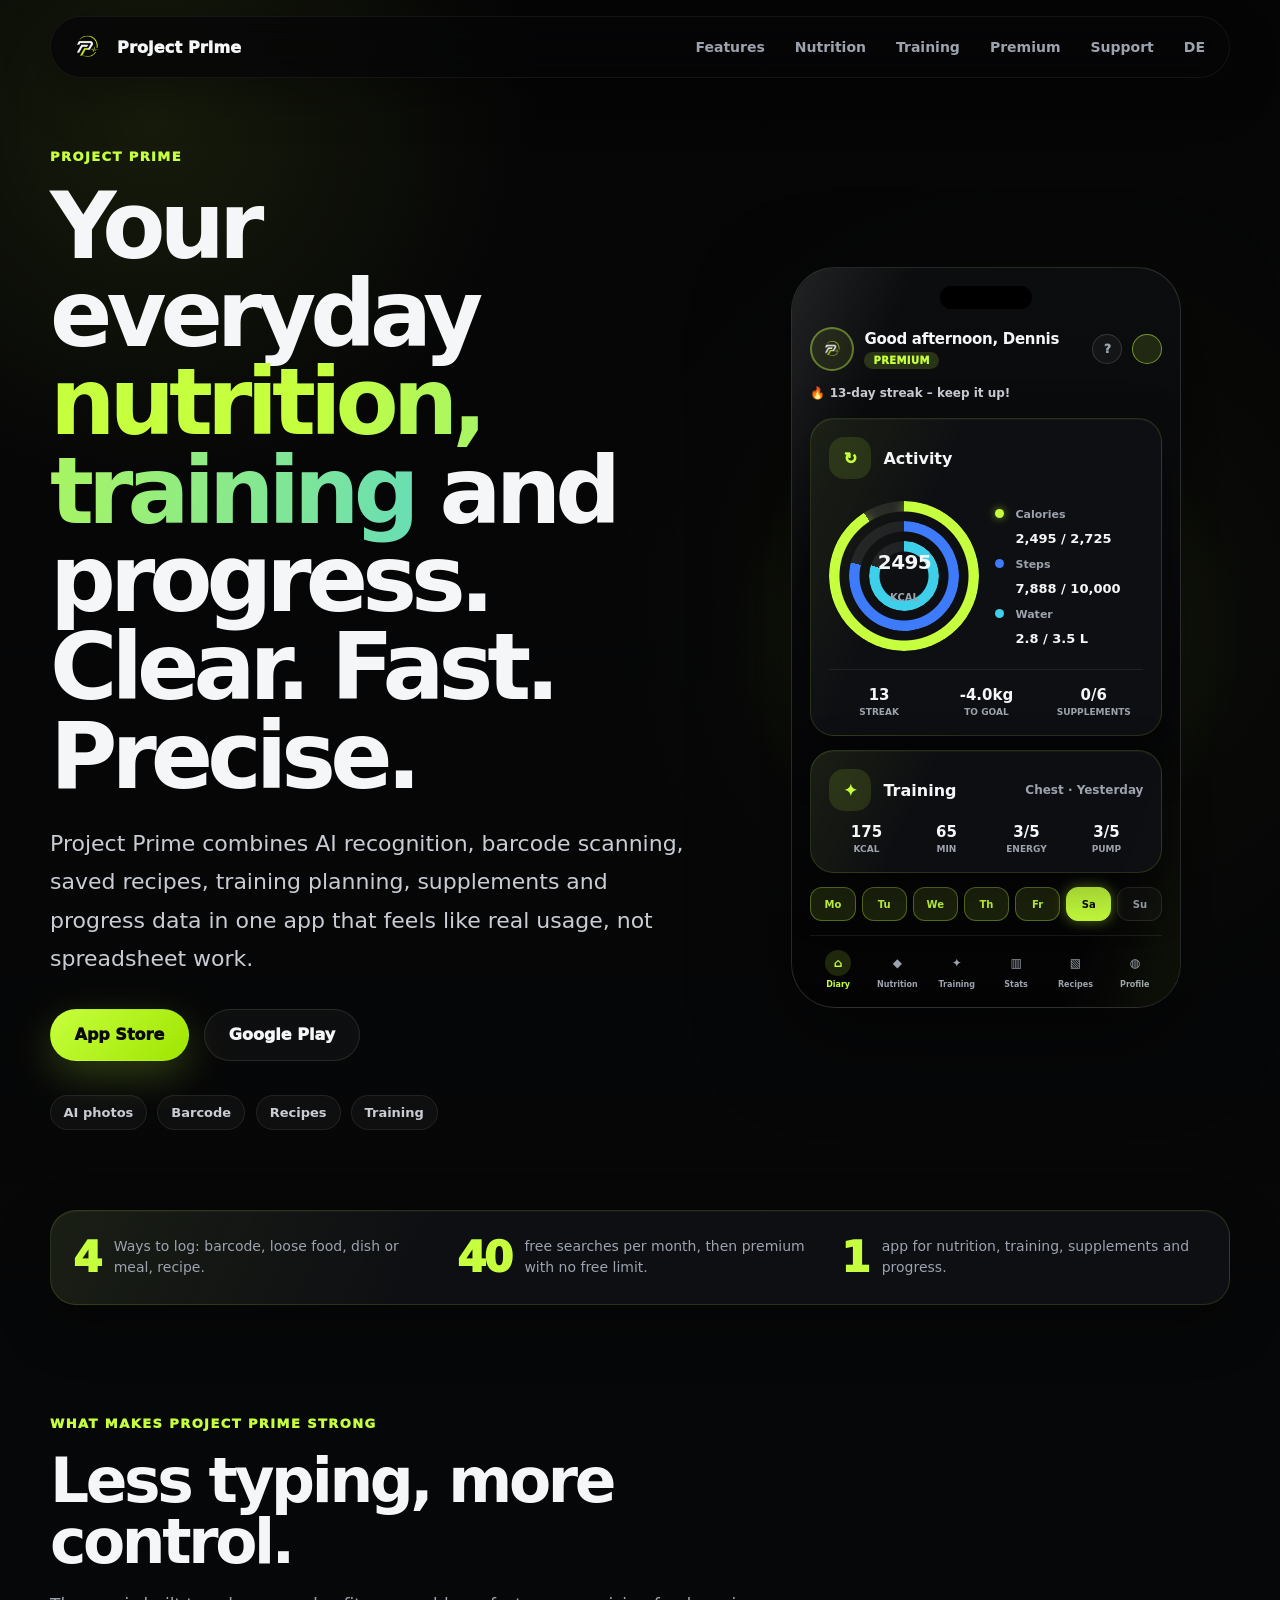
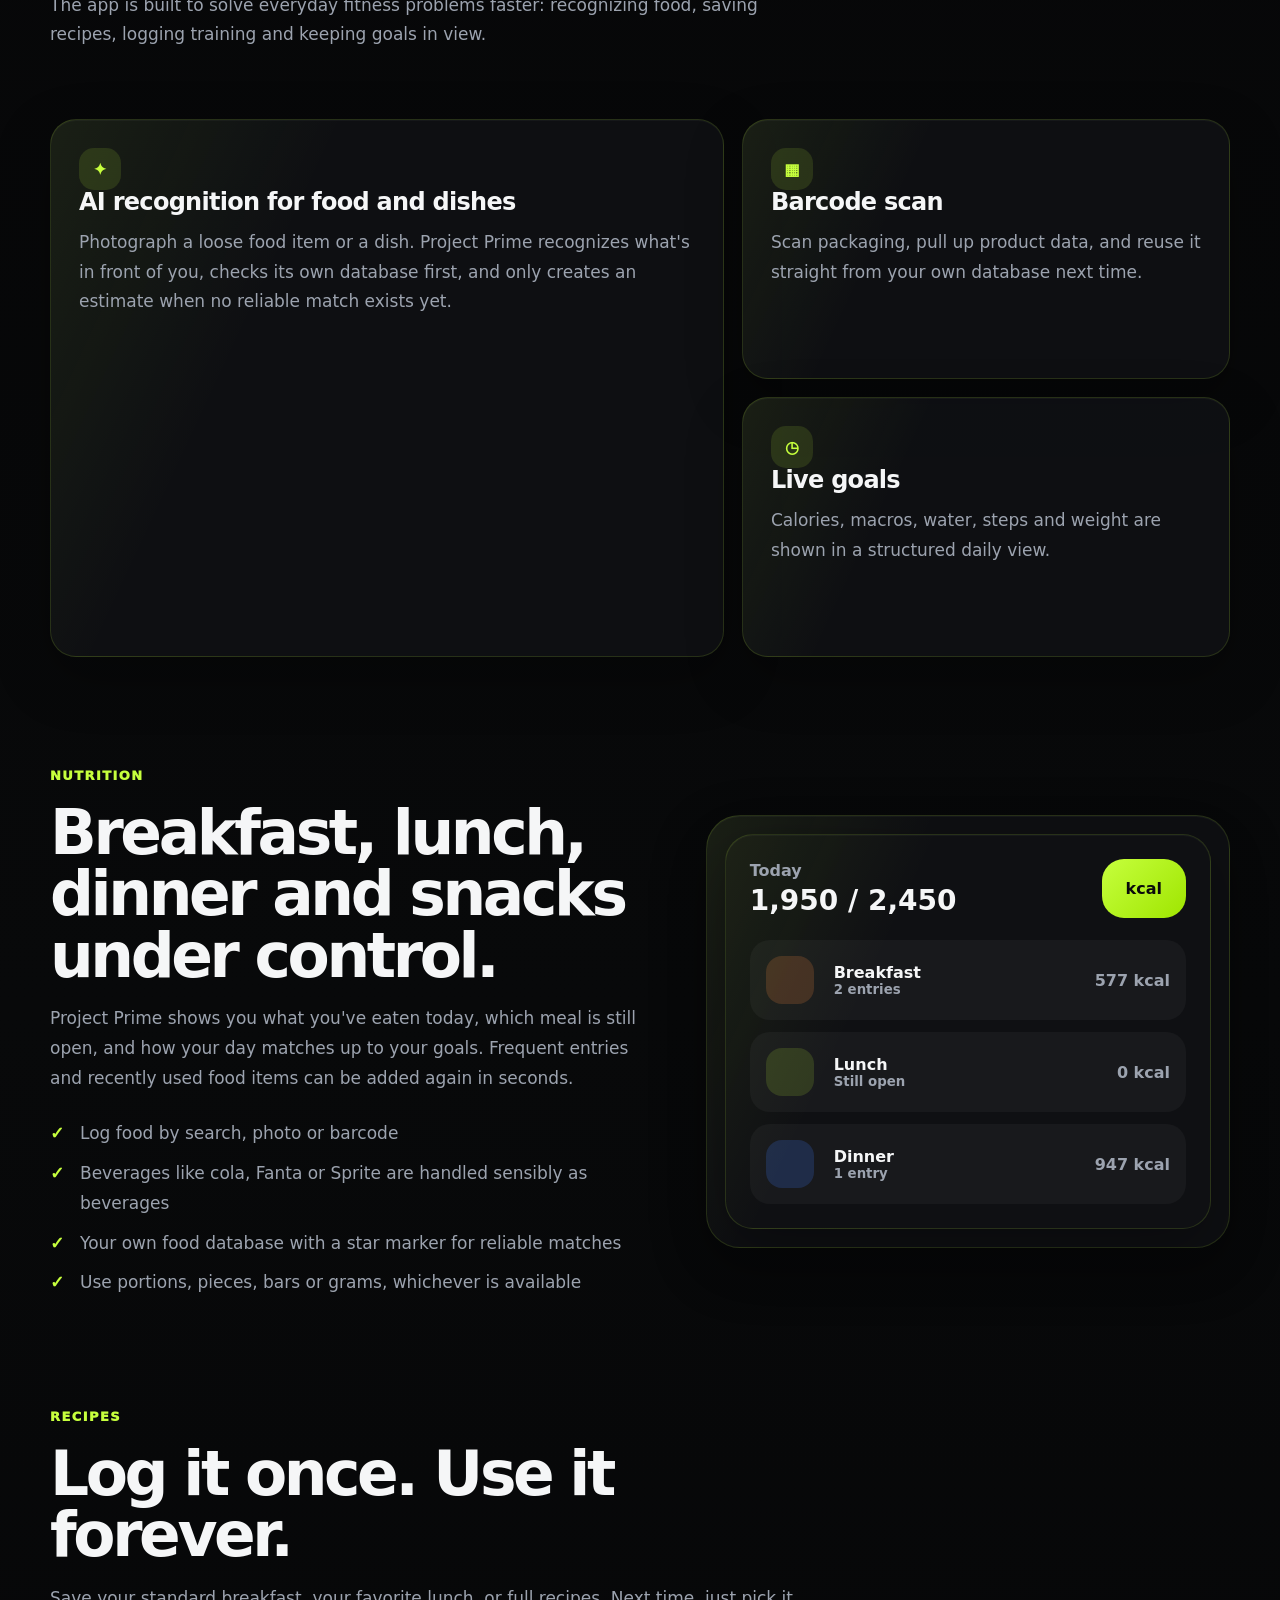
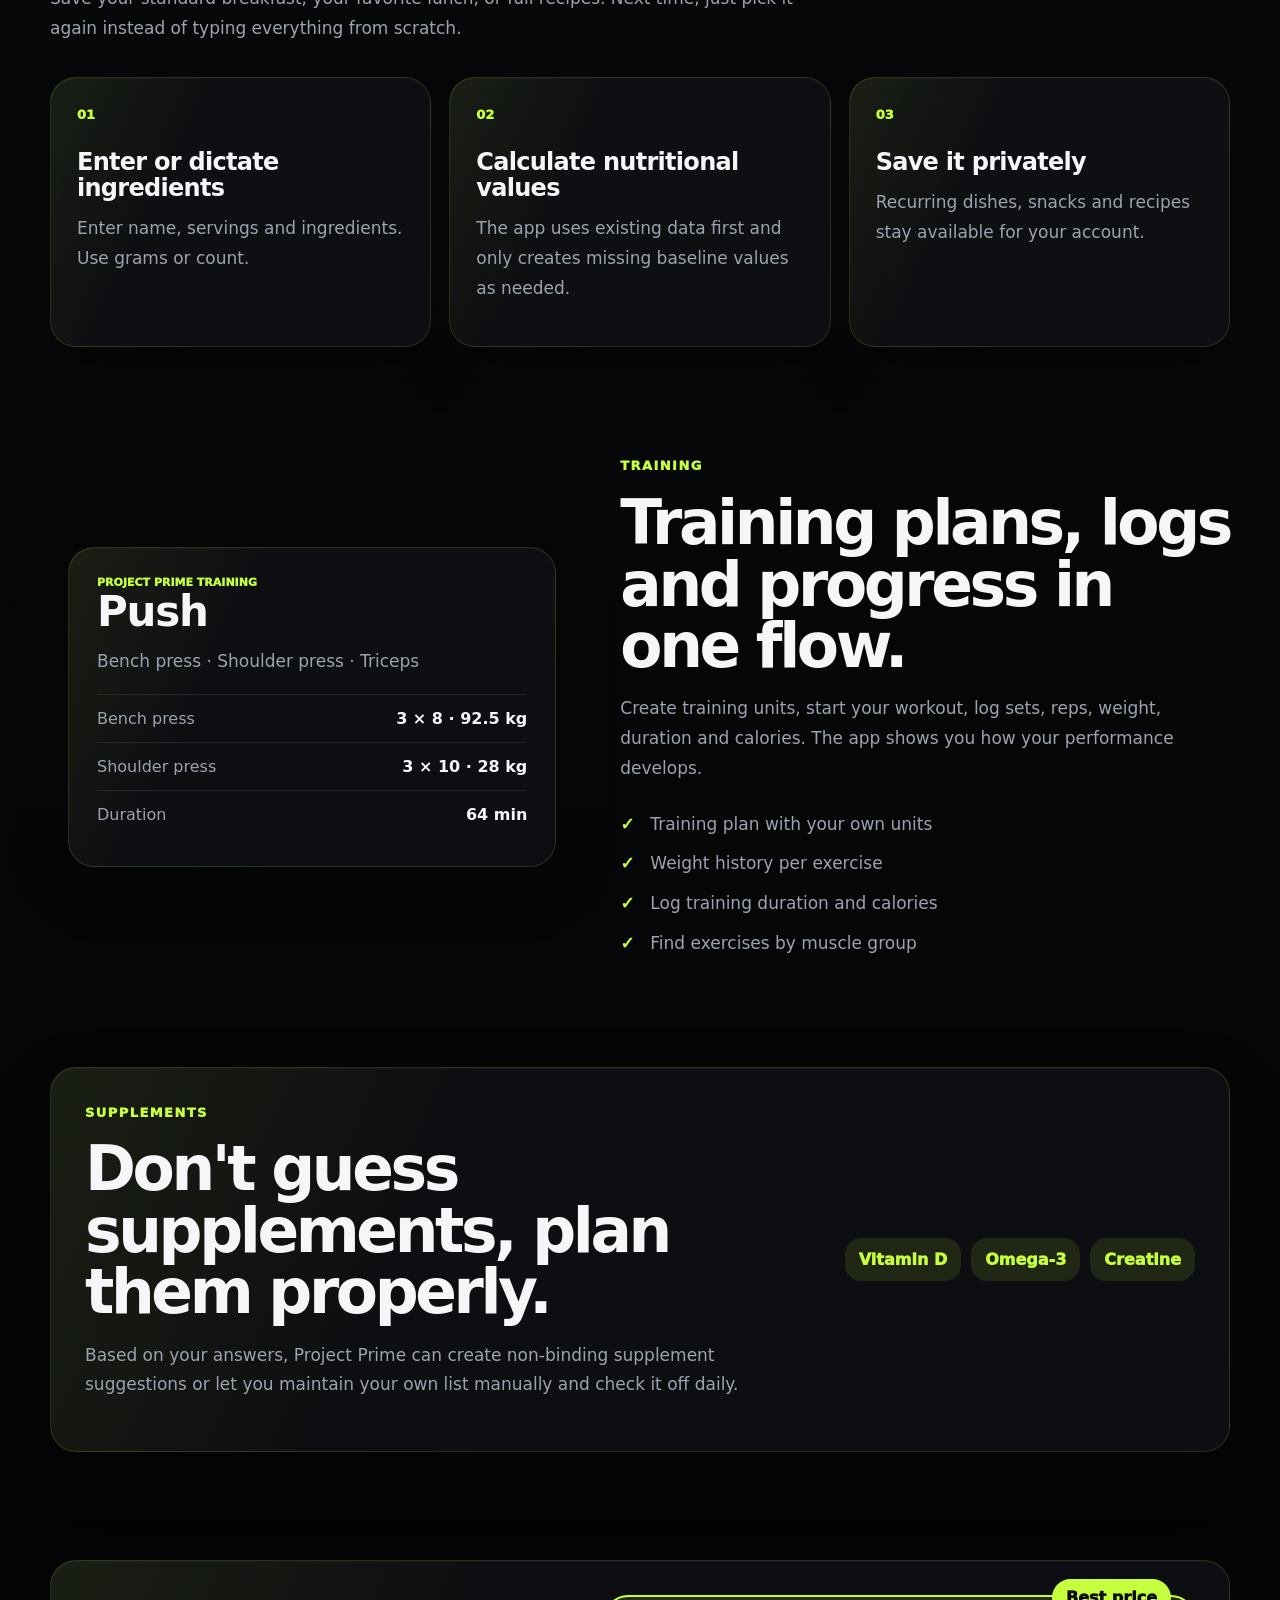
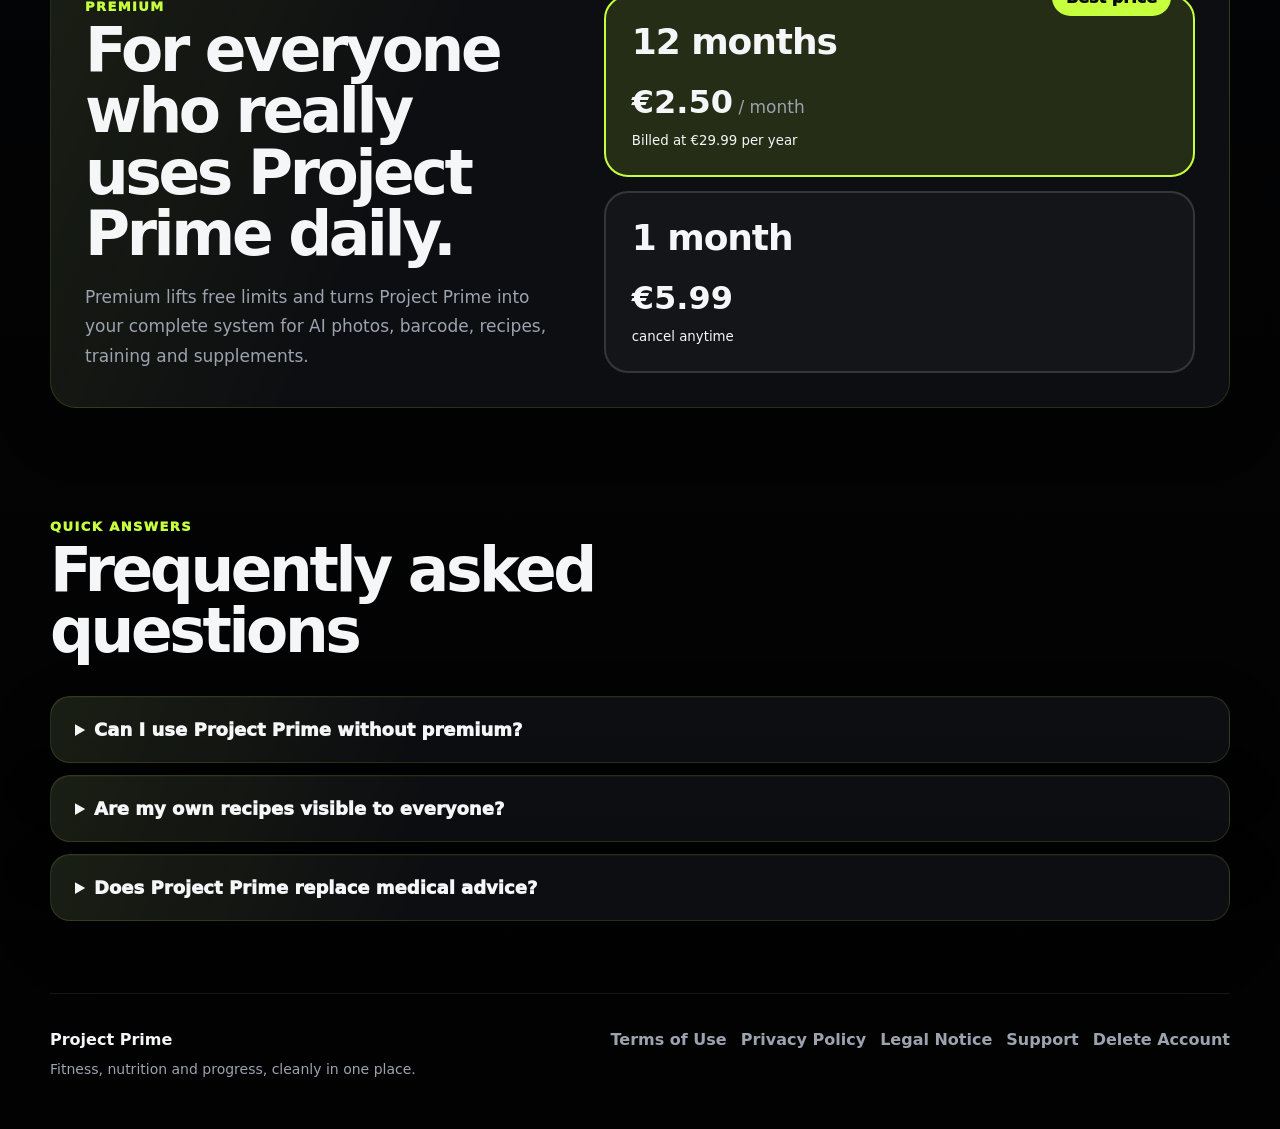
==== commit f74fa9e3: "Redesign homepage hero: real logo, accurate app mockup, effects - Swap outdated logo for current in-" ====
--- a/index.html
+++ b/index.html
@@ -59,18 +59,18 @@
   <main>
     <section class="hero section">
       <div class="hero__content">
-        <p class="eyebrow">Project Prime</p>
-        <h1>Dein Alltag für Ernährung, Training und Fortschritt. Klar. Schnell. Präzise.</h1>
-        <p class="hero__text">
+        <p class="eyebrow reveal">Project Prime</p>
+        <h1 class="reveal" style="animation-delay:.05s">Dein Alltag für <span class="accent-text">Ernährung, Training</span> und Fortschritt. Klar. Schnell. Präzise.</h1>
+        <p class="hero__text reveal" style="animation-delay:.1s">
           Project Prime verbindet KI-Erkennung, Barcode-Scan, gespeicherte Rezepte,
           Trainingsplanung, Supplements und Fortschrittsdaten in einer App, die sich
           nach echter Nutzung anfühlt, nicht nach Tabellenarbeit.
         </p>
-        <div class="hero__actions" id="download">
+        <div class="hero__actions reveal" id="download" style="animation-delay:.15s">
           <a class="button button--primary" href="https://apps.apple.com/de/search?term=Project%20Prime" aria-label="Project Prime im App Store suchen">App Store</a>
           <a class="button button--ghost" href="https://play.google.com/store/apps/details?id=de.dennisvollmer.projectprime" aria-label="Project Prime bei Google Play öffnen">Google Play</a>
         </div>
-        <div class="trust-row" aria-label="Project Prime Vorteile">
+        <div class="trust-row reveal" aria-label="Project Prime Vorteile" style="animation-delay:.2s">
           <span>KI-Fotos</span>
           <span>Barcode</span>
           <span>Rezepte</span>
@@ -79,45 +79,80 @@
       </div>
 
       <div class="phone-stage" aria-hidden="true">
+        <div class="phone-glow"></div>
         <div class="phone">
           <div class="phone__status"></div>
-          <div class="app-card app-card--hero">
-            <div class="avatar"></div>
-            <div>
-              <span class="mini-title">Project Prime</span>
-              <strong>Hallo Dennis</strong>
-              <p>Bleib fokussiert.</p>
-            </div>
-            <img src="assets/project-prime-logo.png" alt="" class="phone-logo">
-          </div>
-          <div class="app-card weight-card">
-            <div class="card-title">
-              <span class="icon-pill">↗</span>
-              <strong>Gewichtsverlauf</strong>
-            </div>
-            <div class="stats-row">
-              <div><span>Start</span><strong>94.0 kg</strong></div>
-              <div><span>Aktuell</span><strong>91.0 kg</strong></div>
-              <div><span>Ziel</span><strong>89.0 kg</strong></div>
-            </div>
-            <div class="chart">
-              <span class="chart-line"></span>
-              <span class="chart-fill"></span>
-            </div>
-            <button class="mock-button">+ Aktuelles Gewicht eintragen</button>
-          </div>
-          <div class="quick-grid">
-            <div class="mini-card">
-              <span class="drop">●</span>
-              <strong>Wasser</strong>
-              <b>1.5 L</b>
-              <small>/ 3.0 L</small>
-            </div>
-            <div class="mini-card mini-card--orange">
-              <span class="drop">●</span>
-              <strong>Kalorien</strong>
-              <b>1.840</b>
-              <small>/ 2.450 kcal</small>
+          <div class="app-screen">
+            <div class="app-topbar">
+              <img src="assets/project-prime-logo.png" alt="" class="app-avatar">
+              <div class="app-greeting">
+                <strong>Guten Mittag, Dennis</strong>
+                <span class="premium-pill">Premium</span>
+              </div>
+              <span class="icon-dot">?</span>
+              <span class="icon-dot icon-dot--accent"></span>
+            </div>
+            <p class="app-streak">🔥 13 Tage in Folge – weiter so!</p>
+
+            <div class="app-card activity-card">
+              <div class="card-title">
+                <span class="icon-pill">↻</span>
+                <strong>Aktivität</strong>
+              </div>
+              <div class="rings-wrap">
+                <div class="rings">
+                  <div class="ring ring--lime"></div>
+                  <div class="ring ring--blue"></div>
+                  <div class="ring ring--cyan"></div>
+                  <div class="ring-center">
+                    <strong>2495</strong>
+                    <span>kcal</span>
+                  </div>
+                </div>
+                <div class="rings-legend">
+                  <div><span class="dot dot--lime"></span>Kalorien<b>2.495 / 2.725</b></div>
+                  <div><span class="dot dot--blue"></span>Schritte<b>7.888 / 10.000</b></div>
+                  <div><span class="dot dot--cyan"></span>Wasser<b>2.8 / 3.5 L</b></div>
+                </div>
+              </div>
+              <div class="mini-stat-row">
+                <div><strong>13</strong><span>Streak</span></div>
+                <div><strong>-4.0kg</strong><span>Bis Ziel</span></div>
+                <div><strong>0/6</strong><span>Supplemente</span></div>
+              </div>
+            </div>
+
+            <div class="app-card training-mini-card">
+              <div class="card-title">
+                <span class="icon-pill">✦</span>
+                <strong>Training</strong>
+                <span class="training-mini-sub">Brust · Gestern</span>
+              </div>
+              <div class="training-mini-stats">
+                <div><b>175</b><span>Kcal</span></div>
+                <div><b>65</b><span>Min</span></div>
+                <div><b>3/5</b><span>Energie</span></div>
+                <div><b>3/5</b><span>Pump</span></div>
+              </div>
+            </div>
+
+            <div class="week-row" aria-label="Wochenfortschritt">
+              <span class="week-day is-done">Mo</span>
+              <span class="week-day is-done">Di</span>
+              <span class="week-day is-done">Mi</span>
+              <span class="week-day is-done">Do</span>
+              <span class="week-day is-done">Fr</span>
+              <span class="week-day is-today">Sa</span>
+              <span class="week-day">So</span>
+            </div>
+
+            <div class="phone-nav">
+              <div class="phone-nav__item is-active"><span class="phone-nav__icon">⌂</span>Tagebuch</div>
+              <div class="phone-nav__item"><span class="phone-nav__icon">◆</span>Ernährung</div>
+              <div class="phone-nav__item"><span class="phone-nav__icon">✦</span>Training</div>
+              <div class="phone-nav__item"><span class="phone-nav__icon">▥</span>Statistik</div>
+              <div class="phone-nav__item"><span class="phone-nav__icon">▧</span>Rezepte</div>
+              <div class="phone-nav__item"><span class="phone-nav__icon">◍</span>Profil</div>
             </div>
           </div>
         </div>
--- a/styles.css
+++ b/styles.css
@@ -135,6 +135,65 @@
   text-transform: uppercase;
 }
 
+.accent-text {
+  background: linear-gradient(100deg, var(--accent) 15%, var(--cyan) 60%, var(--accent) 100%);
+  background-size: 220% auto;
+  -webkit-background-clip: text;
+  background-clip: text;
+  color: transparent;
+  animation: shine 7s linear infinite;
+}
+
+@keyframes shine {
+  to {
+    background-position: -220% center;
+  }
+}
+
+@keyframes floatY {
+  0%, 100% {
+    transform: translateY(0);
+  }
+  50% {
+    transform: translateY(-14px);
+  }
+}
+
+@keyframes glowPulse {
+  0%, 100% {
+    opacity: 0.65;
+    transform: scale(1);
+  }
+  50% {
+    opacity: 1;
+    transform: scale(1.08);
+  }
+}
+
+@keyframes fadeUp {
+  from {
+    opacity: 0;
+    transform: translateY(18px);
+  }
+  to {
+    opacity: 1;
+    transform: translateY(0);
+  }
+}
+
+.reveal {
+  animation: fadeUp 0.7s cubic-bezier(0.16, 1, 0.3, 1) both;
+}
+
+@media (prefers-reduced-motion: reduce) {
+  .phone,
+  .phone-glow,
+  .accent-text,
+  .reveal {
+    animation: none !important;
+  }
+}
+
 h1,
 h2,
 h3,
@@ -201,10 +260,28 @@
 }
 
 .button--primary {
+  position: relative;
   border-color: transparent;
   background: linear-gradient(135deg, var(--accent), var(--accent-2));
   color: var(--accent-ink);
   box-shadow: 0 14px 42px rgba(198, 255, 61, 0.22);
+  overflow: hidden;
+}
+
+.button--primary::after {
+  content: "";
+  position: absolute;
+  top: 0;
+  bottom: 0;
+  left: -60%;
+  width: 40%;
+  background: linear-gradient(115deg, transparent, rgba(255, 255, 255, 0.55), transparent);
+  transform: skewX(-18deg);
+  transition: left 0.6s ease;
+}
+
+.button--primary:hover::after {
+  left: 130%;
 }
 
 .button--primary:hover {
@@ -244,14 +321,14 @@
   place-items: center;
 }
 
-.phone-stage::before {
-  content: "";
+.phone-glow {
   position: absolute;
   width: 540px;
   height: 540px;
   border-radius: 50%;
-  background: radial-gradient(circle, rgba(198, 255, 61, 0.14), transparent 68%);
+  background: radial-gradient(circle, rgba(198, 255, 61, 0.16), transparent 68%);
   filter: blur(12px);
+  animation: glowPulse 5s ease-in-out infinite;
 }
 
 .phone {
@@ -264,6 +341,7 @@
   background: linear-gradient(180deg, #0c0d0f, #030304);
   box-shadow: var(--shadow);
   overflow: hidden;
+  animation: floatY 6s ease-in-out infinite;
 }
 
 .phone::after {
@@ -281,6 +359,307 @@
   margin: 0 auto 18px;
   border-radius: 999px;
   background: #000;
+}
+
+.app-screen {
+  display: flex;
+  flex-direction: column;
+  gap: 14px;
+}
+
+.app-topbar {
+  position: relative;
+  display: grid;
+  grid-template-columns: 44px 1fr auto auto;
+  align-items: center;
+  gap: 10px;
+}
+
+.app-avatar {
+  width: 44px;
+  height: 44px;
+  padding: 6px;
+  border: 2px solid rgba(198, 255, 61, 0.4);
+  border-radius: 50%;
+  background: rgba(198, 255, 61, 0.08);
+  object-fit: contain;
+}
+
+.app-greeting strong {
+  display: block;
+  font-size: 15px;
+  letter-spacing: -0.02em;
+}
+
+.premium-pill {
+  display: inline-block;
+  margin-top: 4px;
+  padding: 3px 9px;
+  border-radius: 999px;
+  background: rgba(198, 255, 61, 0.16);
+  color: var(--accent);
+  font-size: 10px;
+  font-weight: 950;
+  text-transform: uppercase;
+  letter-spacing: 0.04em;
+}
+
+.icon-dot {
+  display: inline-grid;
+  place-items: center;
+  width: 30px;
+  height: 30px;
+  border: 1px solid rgba(255, 255, 255, 0.14);
+  border-radius: 50%;
+  background: rgba(255, 255, 255, 0.04);
+  color: var(--muted);
+  font-size: 12px;
+  font-weight: 950;
+}
+
+.icon-dot--accent {
+  border-color: rgba(198, 255, 61, 0.5);
+  background: rgba(198, 255, 61, 0.12);
+}
+
+.app-streak {
+  margin: -2px 0 0;
+  color: var(--soft);
+  font-size: 12px;
+  font-weight: 850;
+}
+
+.activity-card {
+  padding: 20px;
+}
+
+.rings-wrap {
+  display: grid;
+  grid-template-columns: 150px 1fr;
+  gap: 16px;
+  align-items: center;
+}
+
+.rings {
+  position: relative;
+  width: 150px;
+  height: 150px;
+}
+
+.ring {
+  position: absolute;
+  border-radius: 50%;
+  -webkit-mask: radial-gradient(farthest-side, transparent calc(100% - 11px), #000 calc(100% - 10px));
+  mask: radial-gradient(farthest-side, transparent calc(100% - 11px), #000 calc(100% - 10px));
+}
+
+.ring--lime {
+  inset: 0;
+  background: conic-gradient(var(--accent) 0 91%, rgba(255, 255, 255, 0.08) 0);
+  filter: drop-shadow(0 0 6px rgba(198, 255, 61, 0.45));
+}
+
+.ring--blue {
+  inset: 20px;
+  background: conic-gradient(var(--blue) 0 79%, rgba(255, 255, 255, 0.08) 0);
+}
+
+.ring--cyan {
+  inset: 40px;
+  background: conic-gradient(var(--cyan) 0 80%, rgba(255, 255, 255, 0.08) 0);
+}
+
+.ring-center {
+  position: absolute;
+  inset: 40px;
+  display: grid;
+  place-items: center;
+  text-align: center;
+}
+
+.ring-center strong {
+  display: block;
+  font-size: 20px;
+  letter-spacing: -0.03em;
+}
+
+.ring-center span {
+  display: block;
+  margin-top: 2px;
+  color: var(--muted);
+  font-size: 10px;
+  font-weight: 850;
+  text-transform: uppercase;
+}
+
+.rings-legend {
+  display: grid;
+  gap: 10px;
+}
+
+.rings-legend div {
+  display: grid;
+  grid-template-columns: 12px 1fr;
+  gap: 8px;
+  align-items: baseline;
+  color: var(--muted);
+  font-size: 11px;
+  font-weight: 800;
+}
+
+.rings-legend b {
+  grid-column: 2;
+  display: block;
+  margin-top: 2px;
+  color: var(--text);
+  font-size: 13px;
+}
+
+.dot {
+  display: inline-block;
+  width: 9px;
+  height: 9px;
+  margin-top: 3px;
+  border-radius: 50%;
+}
+
+.dot--lime {
+  background: var(--accent);
+  box-shadow: 0 0 8px rgba(198, 255, 61, 0.6);
+}
+
+.dot--blue {
+  background: var(--blue);
+}
+
+.dot--cyan {
+  background: var(--cyan);
+}
+
+.mini-stat-row {
+  display: grid;
+  grid-template-columns: repeat(3, 1fr);
+  gap: 8px;
+  margin-top: 18px;
+  padding-top: 16px;
+  border-top: 1px solid rgba(255, 255, 255, 0.08);
+  text-align: center;
+}
+
+.mini-stat-row strong {
+  display: block;
+  font-size: 15px;
+}
+
+.mini-stat-row span {
+  display: block;
+  margin-top: 3px;
+  color: var(--muted);
+  font-size: 9px;
+  font-weight: 850;
+  text-transform: uppercase;
+}
+
+.training-mini-card {
+  padding: 16px 20px;
+}
+
+.training-mini-card .card-title {
+  margin-bottom: 12px;
+}
+
+.training-mini-sub {
+  margin-left: auto;
+  color: var(--muted);
+  font-size: 12px;
+  font-weight: 800;
+}
+
+.training-mini-stats {
+  display: grid;
+  grid-template-columns: repeat(4, 1fr);
+  gap: 6px;
+  text-align: center;
+}
+
+.training-mini-stats b {
+  display: block;
+  font-size: 15px;
+}
+
+.training-mini-stats span {
+  display: block;
+  margin-top: 3px;
+  color: var(--muted);
+  font-size: 9px;
+  font-weight: 850;
+  text-transform: uppercase;
+}
+
+.week-row {
+  display: grid;
+  grid-template-columns: repeat(7, 1fr);
+  gap: 6px;
+}
+
+.week-day {
+  display: grid;
+  place-items: center;
+  height: 34px;
+  border: 1px solid rgba(255, 255, 255, 0.1);
+  border-radius: 12px;
+  background: rgba(255, 255, 255, 0.03);
+  color: var(--muted);
+  font-size: 10px;
+  font-weight: 850;
+}
+
+.week-day.is-done {
+  border-color: rgba(198, 255, 61, 0.35);
+  background: rgba(198, 255, 61, 0.12);
+  color: var(--accent);
+}
+
+.week-day.is-today {
+  border-color: var(--accent);
+  background: var(--accent);
+  color: var(--accent-ink);
+  box-shadow: 0 0 14px rgba(198, 255, 61, 0.45);
+}
+
+.phone-nav {
+  display: grid;
+  grid-template-columns: repeat(6, 1fr);
+  gap: 4px;
+  margin-top: auto;
+  padding-top: 14px;
+  border-top: 1px solid rgba(255, 255, 255, 0.08);
+}
+
+.phone-nav__item {
+  display: grid;
+  justify-items: center;
+  gap: 4px;
+  color: var(--muted);
+  font-size: 8px;
+  font-weight: 850;
+}
+
+.phone-nav__icon {
+  display: grid;
+  place-items: center;
+  width: 26px;
+  height: 26px;
+  font-size: 12px;
+}
+
+.phone-nav__item.is-active {
+  color: var(--accent);
+}
+
+.phone-nav__item.is-active .phone-nav__icon {
+  border-radius: 50%;
+  background: rgba(198, 255, 61, 0.14);
 }
 
 .app-card,
@@ -964,6 +1343,31 @@
     font-size: 17px;
   }
 
+  .rings-wrap {
+    grid-template-columns: 130px 1fr;
+  }
+
+  .rings {
+    width: 130px;
+    height: 130px;
+  }
+
+  .ring--blue {
+    inset: 17px;
+  }
+
+  .ring--cyan {
+    inset: 34px;
+  }
+
+  .ring-center {
+    inset: 34px;
+  }
+
+  .phone-nav__item {
+    font-size: 7px;
+  }
+
   .quick-grid {
     grid-template-columns: 1fr;
   }
